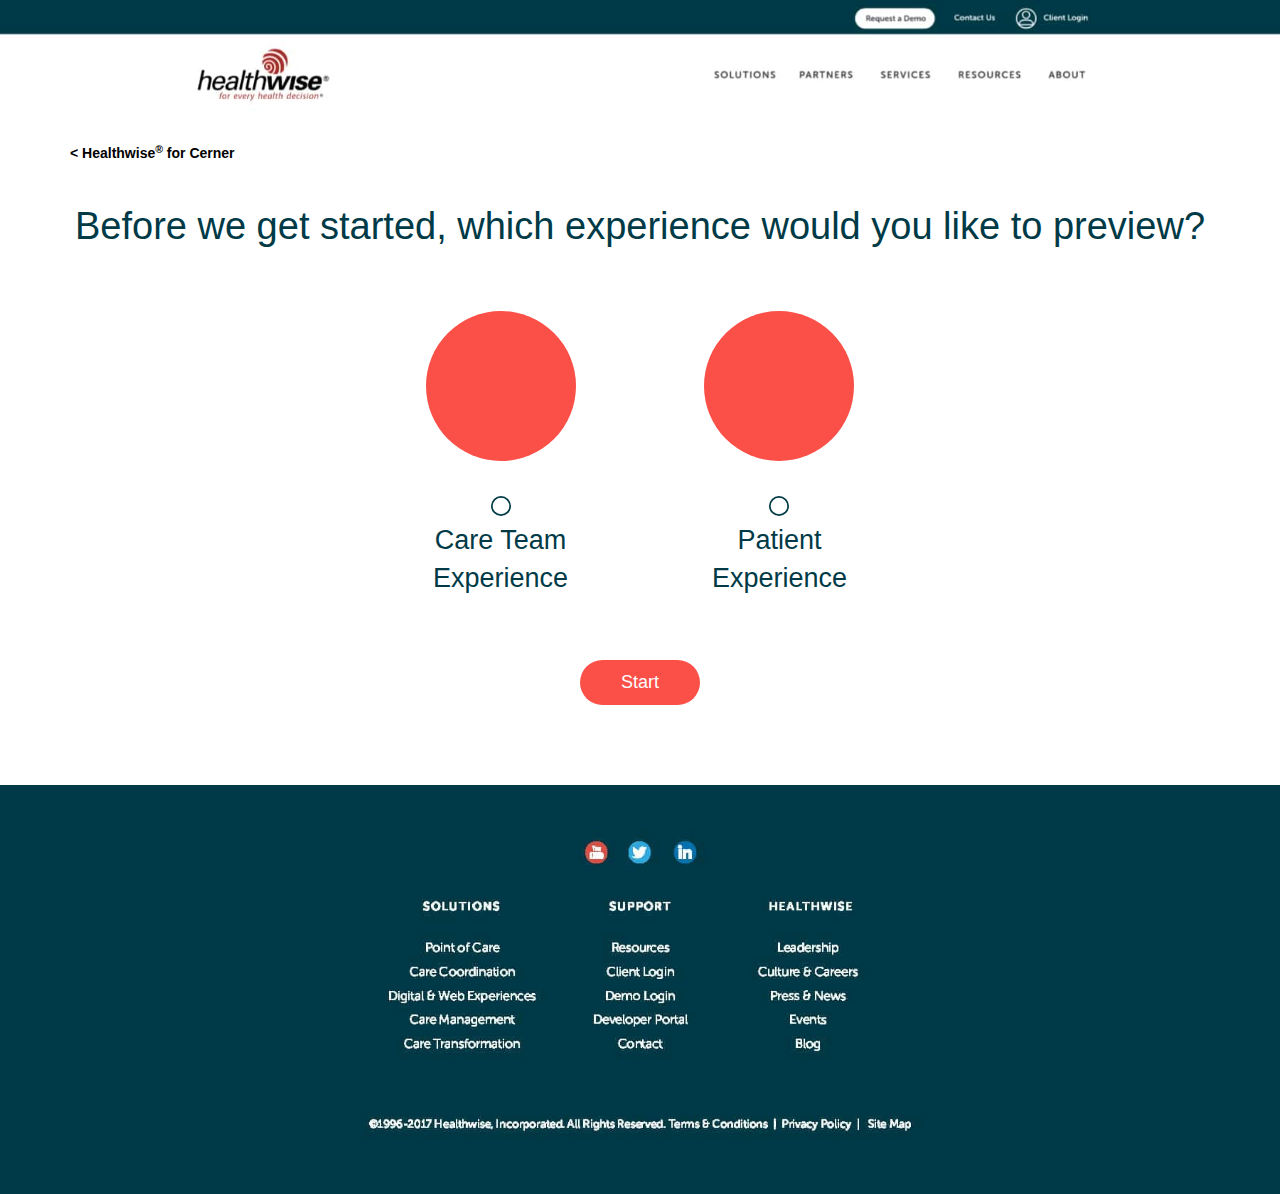
==== path/index.html @ cecf5308 "Inital Commit | Updated, removed and replaced items copied from origin(tour4)" ====
<!DOCTYPE html>
<html lang="en">

  <head>
    <meta charset="utf-8">
    <meta http-equiv="X-UA-Compatible" content="IE=edge">
    <meta name="viewport" content="width=device-width, minimum-scale=1, maximum-scale=1">
    <title>Tour 4</title>
    <link href="css/bootstrap.min.css" rel="stylesheet">
    <link href="css/animate.css" rel="stylesheet">
    <link rel="stylesheet" type="text/css" href="css/style.css" />
    <script src="https://ajax.googleapis.com/ajax/libs/jquery/1.12.4/jquery.min.js"></script>
    <script src="js/bootstrap.min.js"></script>
  </head>

  <body>
    <div id="tour-wrapper">
      <div id="header">
        <img alt="header" src="images/header-placeholder.jpg" />
      </div><!-- #header -->
      <div id="main">



        <div id="backlink">
          <div class="container">
            <strong class="start-over inactive"><a tabindex="0" href="./">&lt; Start Over</a></strong>
            <strong class="back-to-site active"><a tabindex="0" href="#">&lt; Healthwise<sup>&reg;</sup> for Cerner</a></strong>
          </div><!-- .container -->
        </div><!-- #backlink -->




        <div id="start" class="active">
          <div class="container">
            <div class="inner">
              <div class="title">Before we get started, which experience would you like to preview?</div>
              <form action="">
                <fieldset>
                  <label>
                    <div class="icon accessing"></div>
                    <input tabindex="0" type="radio" name="pathSelect" value="team" /><span>Care Team Experience</span>
                  </label>
                  <label>
                    <div class="icon tailoring"></div>
                    <input tabindex="0" type="radio" name="pathSelect" value="patient" /><span>Patient Experience</span>
                  </label>
                  <button type="button" tabindex="0" id="path-select" class="link do-path-start dark-hover">Start</button>
                  <div class="please-select up-arrow inactive animated fadeInUp">Please select an experience to preview.</div>
                </fieldset>
              </form>
            </div><!-- .inner -->
          </div><!-- .container -->
        </div><!-- #start -->
        <!-- Match tip progression to scene progression through all paths below -->





        <div id="path_01" class="inactive">
          <div class="computer">
            <div class="container">


              <div class="tips">

                <div id="tip_p01s01" class="tip left-arrow inactive animated fadeInRight">
                  <div class="inner">
                    <div class="text">Member data, including demographics and diagnosis…</div>
                    <button type="button" tabindex="0" class="link">Next</button>
                    <div class="bottom">
                    </div><!-- .bottom -->
                  </div><!-- .inner -->
                </div><!-- #tip_p01s01-1 -->



                <div id="tip_p01s02-1" class="tip top-arrow right-side inactive animated fadeInUp">
                  <div class="inner">
                    <div class="text">Member data, including demographics and diagnosis…</div>
                    <button type="button" tabindex="0" class="link">Next</button>
                    <div class="bottom">
                      <button type="button" tabindex="0" class="prev">&lt; Previous</button>
                    </div><!-- .bottom -->
                  </div><!-- .inner -->
                </div><!-- #tip_p01s02-1 -->

                <div id="tip_p01s02-2" class="tip right-arrow high inactive animated fadeInLeft">
                  <div class="inner">
                    <div class="text">…triggers a list of relevant education materials.</div>
                    <button type="button" tabindex="0" class="link">Next</button>
                    <div class="bottom">
                      <button type="button" tabindex="0" class="prev">&lt; Previous</button>
                    </div><!-- .bottom -->
                  </div><!-- .inner -->
                </div><!-- #tip_p01s02-2 -->

                <div id="tip_p01s02-3" class="tip left-arrow inactive animated fadeInRight">
                  <div class="inner">
                    <div class="text">Care managers can view the content…</div>
                    <button type="button" tabindex="0" class="link">Next</button>
                    <div class="bottom">
                      <button type="button" tabindex="0" class="prev">&lt; Previous</button>
                    </div><!-- .bottom -->
                  </div><!-- .inner -->
                </div><!-- #tip_p01s02-3 -->



                <div id="tip_p01s03" class="tip left-arrow high inactive animated fadeInRight">
                  <div class="inner">
                    <div class="text">…to prep for a call with the member, or as a resource during the interaction.</div>
                    <button type="button" tabindex="0" class="link">Next</button>
                    <div class="bottom">
                      <button type="button" tabindex="0" class="prev">&lt; Previous</button>
                    </div><!-- .bottom -->
                  </div><!-- .inner -->
                </div><!-- #tip_p01s03 -->



                <div id="tip_p01s04" class="tip left-arrow high inactive animated fadeInRight">
                  <div class="inner">
                    <div class="text">Care managers can also tap into collections of content centered around chronic conditions and wellness topics.</div>
                    <button type="button" tabindex="0" class="link">Next</button>
                    <div class="bottom">
                      <button type="button" tabindex="0" class="prev">&lt; Previous</button>
                    </div><!-- .bottom -->
                  </div><!-- .inner -->
                </div><!-- #tip_p01s04 -->



                <div id="tip_p01s05-1" class="tip right-arrow high inactive animated fadeInLeft">
                  <div class="inner">
                    <div class="text">To select the education to share with the member, choose English or Spanish…</div>
                    <button type="button" tabindex="0" class="link">Next</button>
                    <div class="bottom">
                      <button type="button" tabindex="0" class="prev">&lt; Previous</button>
                    </div><!-- .bottom -->
                  </div><!-- .inner -->
                </div><!-- #tip_p01s05-1 -->

                <div id="tip_p01s05-2" class="tip top-arrow right-side inactive animated fadeInUp">
                  <div class="inner">
                    <div class="text">… then add the materials to the basket.</div>
                    <button type="button" tabindex="0" class="link">Next</button>
                    <div class="bottom">
                      <button type="button" tabindex="0" class="prev">&lt; Previous</button>
                    </div><!-- .bottom -->
                  </div><!-- .inner -->
                </div><!-- #tip_p01s05-2 -->



                <div id="tip_p01s06" class="tip right-arrow high inactive animated fadeInLeft">
                  <div class="inner">
                    <div class="text">Sending the materials is easy.</div>
                    <button type="button" tabindex="0" class="link">Next</button>
                    <div class="bottom">
                      <button type="button" tabindex="0" class="prev">&lt; Previous</button>
                    </div><!-- .bottom -->
                  </div><!-- .inner -->
                </div><!-- #tip_p01s06 -->



                <div id="tip_p01s07-1" class="tip left-arrow high inactive animated fadeInRight">
                  <div class="inner">
                    <div class="text">Choose print or email delivery.</div>
                    <button type="button" tabindex="0" class="link">Next</button>
                    <div class="bottom">
                      <button type="button" tabindex="0" class="prev">&lt; Previous</button>
                    </div><!-- .bottom -->
                  </div><!-- .inner -->
                </div><!-- #tip_p01s07-1 -->

                <div id="tip_p01s07-2" class="tip bottom-arrow inactive animated fadeInDown">
                  <div class="inner">
                    <div class="text">Add a personal note.</div>
                    <button type="button" tabindex="0" class="link">Next</button>
                    <div class="bottom">
                      <button type="button" tabindex="0" class="prev">&lt; Previous</button>
                    </div><!-- .bottom -->
                  </div><!-- .inner -->
                </div><!-- #tip_p01s07-2 -->

                <div id="tip_p01s07-3" class="tip top-arrow right-side inactive animated fadeInUp">
                  <div class="inner">
                    <div class="text">And click Send.</div>
                    <button type="button" tabindex="0" class="link">Next</button>
                    <div class="bottom">
                      <button type="button" tabindex="0" class="prev">&lt; Previous</button>
                    </div><!-- .bottom -->
                  </div><!-- .inner -->
                </div><!-- #tip_p01s07-3 -->



                <div id="tip_p01s08" class="tip left-arrow high inactive animated fadeInRight">
                  <div class="inner">
                    <div class="text">Education sent to the member is captured in the Member Activity Report so the entire care team can see what resources are shared.</div>
                    <button type="button" tabindex="0" class="link">Finish</button>
                    <div class="bottom">
                      <button type="button" tabindex="0" class="prev">&lt; Previous</button>
                    </div><!-- .bottom -->
                  </div><!-- .inner -->
                </div><!-- #tip_p01s08 --> 

              </div><!-- .tips -->


              <div class="screens">
                <div id="anim_p01s01" class="section image inactive"><img src="images/p01_s01.png" alt=""></div>
                <div id="anim_p01s02" class="section image inactive"><img src="images/p01_s02.png" alt=""></div>
                <div id="anim_p01s03" class="section animation inactive"></div>
                <div id="anim_p01s04" class="section animation inactive"></div>
                <div id="anim_p01s05" class="section image inactive"><img src="images/p01_s05.png" alt=""></div>
                <div id="anim_p01s06" class="section animation inactive"></div>
                <div id="anim_p01s07" class="section animation inactive"></div>
                <div id="anim_p01s08" class="section image inactive"><img src="images/p01_s08.png" alt=""></div>
                <div id="anim_p01s09-1" class="section image inactive"><img src="images/p01_s09-p01.png" alt=""></div>
                <div id="anim_p01s09-2" class="section image inactive"><img src="images/p01_s09-p02.png" alt=""></div>
                <div id="anim_p01s10" class="section image inactive"><img src="images/p01_s10.png" alt=""></div>
              </div><!-- .screens -->


            </div><!-- .container -->
          </div><!-- .computer -->

          <div class="information">
            <div class="inner">
              <div id="path_01_title" class="path-title">
                <span><strong>Healthwise<sup>&reg;</sup> for Cerner:</strong> Care Team Experience</span>
              </div><!-- #path_01_title -->
                <!-- Adjust all of this above and below to match the new path animation -->
              <div id="path_01_progress" class="progression">
                <div class="inner">
                  <span class="number one active"><button tabindex="0" class="inner">1</button></span>
                  <span class="number two inactive"><button tabindex="0" class="inner">2</button></span>
                  <span class="number three inactive"><button tabindex="0" class="inner">3</button></span>
                  <span class="number four inactive"><button tabindex="0" class="inner">4</button></span>
                  <span class="number five inactive"><button tabindex="0" class="inner">5</button></span>
                  <span class="number six inactive"><button tabindex="0" class="inner">6</button></span>
                  <span class="number seven inactive"><button tabindex="0" class="inner">7</button></span>
                  <span class="number eight inactive"><button tabindex="0" class="inner">8</button></span>
                  <span class="number nine inactive"><button tabindex="0" class="inner">9</button></span>
                  <span class="number ten inactive"><button tabindex="0" class="inner">10</button></span>
                </div><!-- .inner -->
              </div><!-- #path_01_progress -->
            </div><!-- .inner -->
          </div><!-- .information -->



        </div><!-- #path_01 -->




        <div id="path_02" class="inactive">
          <div class="computer">
            <div class="container">



              <div class="tips">

                <div id="tip_p02s01" class="tip top-arrow right-side inactive animated fadeInUp">
                  <div class="inner">
                    <div class="text">Healthwise Behavior Change Navigator helps care managers tailor education resources to a member’s unique needs.</div>
                    <button type="button" tabindex="0" class="link">Next</button>
                    <div class="bottom">
                    </div><!-- .bottom -->
                  </div><!-- .inner -->
                </div><!-- #tip_p02s01 -->



                <div id="tip_p02s02" class="tip left-arrow high slim inactive animated fadeInRight">
                  <div class="inner">
                    <div class="text">Choose a specific condition or wellness topic you’d like to work on with the member.</div>
                    <button type="button" tabindex="0" class="link">Next</button>
                    <div class="bottom">
                      <button type="button" tabindex="0" class="prev">&lt; Previous</button>
                    </div><!-- .bottom -->
                  </div><!-- .inner -->
                </div><!-- #tip_p02s02 -->



                <div id="tip_p02s03" class="tip right-arrow high slim inactive animated fadeInLeft">
                  <div class="inner">
                    <div class="text">Walking through six questions with the member lets care managers identify the individual’s readiness to better respond to and understand the chosen topic.</div>
                    <button type="button" tabindex="0" class="link">Next</button>
                    <div class="bottom">
                      <button type="button" tabindex="0" class="prev">&lt; Previous</button>
                    </div><!-- .bottom -->
                  </div><!-- .inner -->
                </div><!-- #tip_p02s03 -->



                <div id="tip_p02s04-1" class="tip left-arrow slim inactive animated fadeInRight">
                  <div class="inner">
                    <div class="text">The member is placed into a behavior change stage and the care manager recieves a coaching tip for working with that person.</div>
                    <button type="button" tabindex="0" class="link">Next</button>
                    <div class="bottom">
                      <button type="button" tabindex="0" class="prev">&lt; Previous</button>
                    </div><!-- .bottom -->
                  </div><!-- .inner -->
                </div><!-- #tip_p02s04-1 -->

                <div id="tip_p02s04-2" class="tip bottom-arrow left-side inactive animated fadeInDown">
                  <div class="inner">
                    <div class="text">Viewing the educational materials…</div>
                    <button type="button" tabindex="0" class="link">Next</button>
                    <div class="bottom">
                      <button type="button" tabindex="0" class="prev">&lt; Previous</button>
                    </div><!-- .bottom -->
                  </div><!-- .inner -->
                </div><!-- #tip_p02s04-2 -->



                <div id="tip_p02s05" class="tip right-arrow high inactive animated fadeInLeft">
                  <div class="inner">
                    <div class="text">…provides the care manager with a list of resources, tailored to that member’s specific needs.</div>
                    <button type="button" tabindex="0" class="link">Next</button>
                    <div class="bottom">
                      <button type="button" tabindex="0" class="prev">&lt; Previous</button>
                    </div><!-- .bottom -->
                  </div><!-- .inner -->
                </div><!-- #tip_p02s05 -->



                <div id="tip_p02s06" class="tip left-arrow high inactive animated fadeInRight">
                  <div class="inner">
                    <div class="text">The members’s answers and behavior change stage are recorded in the activity history for easy review by care team members.</div>
                    <button type="button" tabindex="0" class="link">Finish</button>
                    <div class="bottom">
                      <button type="button" tabindex="0" class="prev">&lt; Previous</button>
                    </div><!-- .bottom -->
                  </div><!-- .inner -->
                </div><!-- #tip_p02s06 -->


              </div><!-- .tips -->



              <div class="screens">
                <div id="anim_p02s01" class="section image inactive"><img src="images/p02_s01.png" alt=""></div>
                <div id="anim_p02s02" class="section animation inactive"></div>
                <div id="anim_p02s03" class="section image inactive"><img src="images/p02_s03.png" alt=""></div>
                <div id="anim_p02s04" class="section image inactive"><img src="images/p02_s04.png" alt=""></div>
                <div id="anim_p02s05" class="section animation inactive"></div>
              </div><!-- .screens -->



            </div><!-- .container -->
          </div><!-- .computer -->

          <div class="information">
            <div class="inner">
              <div id="path_02_title" class="path-title">
                <span><strong>Healthwise<sup>&reg;</sup> for Cerner:</strong> Patient Experience</span>
              </div><!-- #path_02_title -->
              <div id="path_02_progress" class="progression">
                <div class="inner">
                  <span class="number one active"><button tabindex="0" class="inner">1</button></span>
                  <span class="number two inactive"><button tabindex="0" class="inner">2</button></span>
                  <span class="number three inactive"><button tabindex="0" class="inner">3</button></span>
                  <span class="number four inactive"><button tabindex="0" class="inner">4</button></span>
                  <span class="number five inactive"><button tabindex="0" class="inner">5</button></span>
                </div><!-- .inner -->
              </div><!-- #path_02_progress -->
            </div><!-- .inner -->
          </div><!-- .information -->

        </div><!-- #path_02 -->




        <div id="end" class="inactive">
          <div class="container">
            <div class="info col-xs-5">
              <div class="inner">
                <div class="title">Find out more about Healthwise for Care Management.</div>
                <a class="link dark-hover" href="#">Request a Live Demo</a>
                <!-- class below this needs to be updated to link to home page of tour 2 -->
                <a class="explore care-team active" href="./">Explore More Experiences ></a>
              </div><!-- .inner -->
            </div><!-- info -->
            <div class="spacer col-xs-1"></div>
            <div class="image col-xs-6">
              <img alt="Thank you" class="end-image" src="images/Healthwise-iMac.png" />
            </div><!-- .image -->
          </div><!-- .container -->
        </div><!-- #end -->

        <div id="footer">
          <img alt="footer" src="images/footer-placeholder.jpg" />
        </div><!-- #footer -->

      </div><!-- #main -->
    </div><!-- #tour-wrapper -->
<!--     <script src="https://ajax.googleapis.com/ajax/libs/jquery/1.12.4/jquery.min.js"></script>
    <script src="js/bootstrap.min.js"></script> -->
    <script src="js/bodymovin.js" type="text/javascript"></script>
    <script src="js/scripts.js" type="text/javascript"></script>
  </body>
</html>
---- path/css/style.css ----
/* ========= */
/* = Fonts = */
/* ========= */

@font-face {
  font-family: 'Museo Sans Rounded 100';
  src: url('../fonts/MuseoSansRounded-100.eot');
  src: url('../fonts/MuseoSansRounded-100.eot?#iefix') format('embedded-opentype'),
    url('../fonts/MuseoSansRounded-100.woff') format('woff'),
    url('../fonts/MuseoSansRounded-100.ttf') format('truetype');
  font-weight: 200;
  font-style: normal;
}

@font-face {
  font-family: 'Museo Sans Rounded 500';
  src: url('../fonts/MuseoSansRounded-500.eot');
  src: url('../fonts/MuseoSansRounded-500.eot?#iefix') format('embedded-opentype'),
    url('../fonts/MuseoSansRounded-500.woff') format('woff'),
    url('../fonts/MuseoSansRounded-500.ttf') format('truetype');
  font-weight: normal;
  font-style: normal;
}

@font-face {
  font-family: 'Museo Sans Rounded 700';
  src: url('../fonts/MuseoSansRounded-700.eot');
  src: url('../fonts/MuseoSansRounded-700.eot?#iefix') format('embedded-opentype'),
    url('../fonts/MuseoSansRounded-700.woff') format('woff'),
    url('../fonts/MuseoSansRounded-700.ttf') format('truetype');
  font-weight: 600;
  font-style: normal;
}

@font-face {
  font-family: 'Museo Sans Rounded 300';
  src: url('../fonts/MuseoSansRounded-300.eot');
  src: url('../fonts/MuseoSansRounded-300.eot?#iefix') format('embedded-opentype'),
    url('../fonts/MuseoSansRounded-300.woff') format('woff'),
    url('../fonts/MuseoSansRounded-300.ttf') format('truetype');
  font-weight: 300;
  font-style: normal;
}



/* =========== */
/* = General = */
/* =========== */

a:focus,
button:focus {
  outline: none !important;
}

body, html {
  font-family: 'Museo Sans Rounded', Helvetica, sans-serif;
  -webkit-font-smoothing: antialiased;
  -moz-osx-font-smoothing: grayscale;
}

image, svg, img {
  -ms-interpolation-mode: nearest-neighbor;
  image-rendering: -webkit-optimize-contrast;
  image-rendering: -moz-crisp-edges;
  image-rendering: crisp-edges;
}

#tour-wrapper {
  overflow: hidden;
}

#end.active,
#start.active,
#path_01.active,
#path_02.active,
#path_03.active,
#path_04.active {
  display: block;
}

#end.inactive,
#start.inactive,
#path_01.inactive,
#path_02.inactive,
#path_03.inactive,
#path_04.inactive {
  display: none;
}

fieldset {
  position: relative;
}

.please-select {
  display: block;
  position: absolute;
  left: 0;
  right: 0;
  background-color: #A03123;
  padding: 10px;
  width: 300px;
  border-radius: 20px;
  margin: 0 auto;
  color: #ffffff;
  bottom: 60px;
}

.please-select.inactive {
  display: none;
}

.please-select.active {
  display: block;
}

.tip.animated {
  -webkit-transition-delay: 10s !important;
  transition-delay: 10s !important;
}

.tip.slim .inner {
  max-width: 180px;
}

.tip.large .inner {
  max-width: 320px;
}

.tip.wide .inner {
  max-width: 540px;
}

.tip.small {
  font-size: 14px !important;
}

.tip.active,
.image.active,
.animation.active {
  display: block;
}

.tip.inactive,
.image.inactive,
.animation.inactive {
  display: none;
}

.link {
  color: #fff;
  background: #FA5048;
  font-size: 18px;
  padding: 10px;
  text-align: center;
  border-radius: 30px;
  display: block;
  width: 120px;
  margin-top: 20px;
  border: none;
}

.link:hover,
.link:focus {
  color: #FA5048;
  background: #fff;
  text-decoration: underline;
  cursor: pointer;
}

.tip {
  color: #fff;
  position: absolute;
  z-index: 2;
}

.tip .inner {
  background: #003A47;
  padding: 20px;
  max-width: 250px;
  float: left;
}

.tip.top-arrow {
  padding-top: 20px;
  background-image: url('../images/tip-arrow-top.svg');
  background-size: auto 21px;
  background-repeat: no-repeat;
  background-position: top center;
}

.tip.left-arrow {
  padding-left: 20px;
  background-image: url('../images/tip-arrow-left.svg');
  background-size: 21px auto;
  background-repeat: no-repeat;
  background-position: left center;
}

.tip.left-arrow.high {
  background-position: left 10%;
}

.tip.left-arrow.middle {
  background-position: left center;
}

.tip.left-arrow.low {
  background-position: left 85%;
}

.tip.right-arrow {
  padding-right: 20px;
  background-image: url('../images/tip-arrow-right.svg');
  background-size: 21px auto;
  background-repeat: no-repeat;
  background-position: right center;
}

.tip.right-arrow.high {
  background-position: right 10%;
}

.tip.right-arrow.middle {
  background-position: right center;
}

.tip.right-arrow.low {
  background-position: right 85%;
}

.tip.bottom-arrow {
  padding-bottom: 20px;
  background-image: url('../images/tip-arrow-down.svg');
  background-size: auto 21px;
  background-repeat: no-repeat;
  background-position: bottom center;
}

.tip .bottom {
  margin-top: 30px;
  float: left;
  padding-top: 10px;
  border-top: 1px solid #fff;
  width: 100%;
}

.tip .bottom .prev {
    float: left;
    color: #fff;
    background: none;
    padding: 0;
    border: none;
}

.tip.top-arrow.left-side {
  background-position: 10% top;
}

.tip.bottom-arrow.left-side {
  background-position: 10% bottom;
}

.tip.top-arrow.right-side {
  background-position: 90% top;
}

.tip.bottom-arrow.right-side {
  background-position: 90% bottom;
}

.tip .bottom .prev:hover,
.tip .bottom .prev:focus {
  text-decoration: underline;
}

.tip .bottom .count {
  float: right;
}

.explore.patient.active,
.explore.care-team.active {
  display: block;
}

.explore.patient.inactive,
.explore.care-team.inactive {
  display: none !important;
}



/* ========== */
/* = Header = */
/* ========== */

#header img {
  width: 100%;
}



/* ========= */
/* = Start = */
/* ========= */

#start .inner {
  width: 90%;
  padding: 40px 0 80px;
  text-align: center;
  margin: auto;
}

#start .inner .title {
  color: #003A47;
  line-height: 125%;
  font-size: 38px;
  font-weight: 300;
}

#start .inner .link {
  margin-left: auto;
  margin-right: auto;
  clear: both;
}

#start .inner .link:hover,
#start .inner .link:focus {
  color: #fff;
  background: #003A47;
}

#start .inner label {
  width: 300px;
  max-width: 100%;
  margin: 60px 0 40px;
}

#start .inner label:hover {
  cursor: pointer;
}

#start .inner label .icon {
  display: block;
  background-color: #FA5048;
  background-position: center center;
  background-size: 100%;
  width: 150px;
  height: 150px;
  border-radius: 100%;
  margin: 0 auto;
}

.icon.accessing {
  background-image: url( '../images/icon_accessing-health-education.svg' );
  background-repeat: no-repeat;
}

.icon.tailoring {
  background-image: url( '../images/icon_tailoring-health-education.svg' );
  background-repeat: no-repeat;
}

.icon.tracking {
  background-image: url( '../images/icon_tracking-patient-activity.svg' );
  background-repeat: no-repeat;
}

.icon.patient {
  background-image: url( '../images/icon_patient_experience.svg' );
  background-repeat: no-repeat;
}

#start .inner label input[type=radio] {
  display: block;
  opacity: 0;
  position: absolute;
}

#start .inner label input[type=radio]+ span {
  border-bottom: 2px solid #fff;
}

#start .inner label input[type=radio]:focus + span {
  border-bottom: 2px solid #000;
}

#start .inner label span {
  min-height: 20px;
  display: inline-block;
  background-image: url('../images/radio-button.svg');
  background-position: 50% 35px;
  background-repeat: no-repeat;
  background-size: 20px;
  margin-right: 0;
  padding-top: 60px;
  color: #003A47;
  font-size: 27px;
  font-weight: 300;
}

#start .inner label input[type=radio]:checked+span {
  min-height: 20px;
  display: inline-block;
  background-image: url('../images/radio-button-checked.svg');
  background-position: 50% 35px;
  background-repeat: no-repeat;
  background-size: 20px;
  margin-right: 0;
  padding-top: 60px;
}


/* Computer */
.computer {
  background-image: url('../images/MacBook-Silver.png');
  background-repeat: no-repeat;
  background-position: center center;
  background-size: 965px;
  padding: 80px 0;
  margin: 40px 0;
}

.computer .animation {
  height: 460px;
  width: 830px;
  left: -41px;
  margin-top: -41px;
  margin-left: auto;
  margin-right: auto;
  position: relative;
}

.computer .image {
  height: 467px;
  width: 830px;
  left: -49px;
  margin-top: -40px;
  margin-left: auto;
  margin-right: auto;
  position: relative;
}

.computer .image img {
  width: 1674px;
  height: auto;
  position: absolute;
  top: 0px;
  left: 0px;
  display: block;
  transform-origin: 108px 15px 0px;
  backface-visibility: visible;
  transform-style: flat;
  overflow: hidden;
  transform: matrix3d(0.432292, 0, 0, 0, 0, 0.432292, 0, 0, 0, 0, 1, 0, 0.0625, 0, 0, 1);
}

.computer .container {
  padding: 0;
  position: relative;
}


/* Tablet */
.tablet {
  background-image: url( '../images/ipad.png' );
  background-repeat: no-repeat;
  background-position: center center;
  background-size: 850px;
  padding: 80px 0;
  margin: 18px 0;
}

.tablet .animation {
  height: 552px;
  width: 718px;
  margin-top: -32px;
  margin-left: auto;
  margin-right: auto;
  position: relative;
  transform: matrix3d(1.35, 0, 0, 0, 0, 1.35, 0, 0, 0, 0, 1, 0, 0.2, 0, 0, 1);
}

.tablet .image {
  height: 552px;
  width: 718px;
  margin-top: -32px;
  margin-left: auto;
  margin-right: auto;
  position: relative;
}

.tablet .image img {
  width: 936px;
  height: auto;
  position: absolute;
  top: 0;
  left: 0;
  display: block;
  transform-origin: 0px 32px 0px;
  backface-visibility: visible;
  transform-style: flat;
  overflow: hidden;
  transform: matrix3d(0.766667, 0, 0, 0, 0, 0.766667, 0, 0, 0, 0, 1, 0, 0.2, 0, 0, 1);
}

.tablet .container {
  padding: 0;
  position: relative;
}



/* ===================================== */
/* = Back Link / Path Title / Progress = */
/* ===================================== */

#backlink {
  padding-top: 30px;
}

#backlink a {
  color: #000;
  display: inline-block;
}

#backlink a:hover {
  color: #F0524B;
  cursor: pointer;
}

#backlink .start-over.active,
#backlink .back-to-site.active {
  display: block;
}

#backlink .start-over.inactive,
#backlink .back-to-site.inactive {
  display: none;
}

.information {
  width: 100%;
  float: left;
  padding-bottom: 40px;
  margin-top: -50px;
}

.information > .inner {
  width: 700px;
  margin: auto;
}

.path-title,
.progression {
  width: 50%;
  float: left;
}

.path-title {
  height: 35px;
  position: relative;
}

.path-title span {
  position: absolute;
    top: 50%;
    transform: translateY(-50%);
}

.progression > .inner {
  float: right;
}

.progression .number {
  height: 30px;
  width: 30px;
  display: inline-block;
}

.progression .number button {
  height: 100%;
  background: none;
  width: 100%;
  border: none;
  background: #fff;
  color: #013B48;
  display: block;
  position: relative;
  text-align: center;
  top: 50%;
  border-radius: 100%;
  font-size: 14px;
  line-height: 14px;
  transform: translateY(-50%);
  -webkit-transition: all 0.2s ease-in-out;
  -moz-transition: all 0.2s ease-in-out;
  transition: all 0.2s ease-in-out;
}

.progression .number button:hover,
.progression .number button:focus {
  cursor: pointer;
  color: #fff;
  background: #013B48;
  text-decoration: underline;
}

.progression .number.active button {
  color: #fff;
  background: #FA5048;
  -webkit-transition: all 0.2s ease-in-out;
  -moz-transition: all 0.2s ease-in-out;
  transition: all 0.2s ease-in-out;
}




/* ========== */
/* = Footer = */
/* ========== */

#footer img {
  width: 100%;
}



/* ======== */
/* = TIPS = */
/* ======== */


/* === PATH 01 === */


/* Section 01 */

#tip_p01s01 {
  left: 400px;
  bottom: 8px;
}

/* Section 02 */

#tip_p01s02-1 {
  left: 240px;
  bottom: 160px;
}

#tip_p01s02-2 {
  left: 245px;
  bottom: 190px; 
}

#tip_p01s02-3 {
  left: 250px;
  bottom: 220px;
}

/* Section 03 */

#tip_p01s03 {
  left: 350px;
  bottom: 135px;
}

/* Section 04 */

#tip_p01s04 {
  left: 200px;
  bottom: 210px;
}

/* Section 05 */

#tip_p01s05-1 {
  left: 315px;
  bottom: 153px;
}

#tip_p01s05-2 {
  left: 465px;
  bottom: 100px;
}

/* Section 06 */

#tip_p01s06 {
  left: 315px;
  bottom: 295px;
}

/* Section 07 */

#tip_p01s07-1 {
  left: 405px;
  bottom: 187px;
}

#tip_p01s07-2 {
    left: 175px;
    bottom: 185px;
}

#tip_p01s07-3 {
  left: 490px;
  bottom: 175px;
}

/* Section 08 */

#tip_p01s08 {
  left: 400px;
  bottom: 85px;
}


/* === PATH 02 === */


/* Section 01 */

#tip_p02s01 {
  left: 450px;
  bottom: 170px;
}

/* Section 02 */

#tip_p02s02 {
  left: 545px;
  bottom: 135px;
}

/* Section 03 */

#tip_p02s03 {
  left: -5px;
  bottom: 15px;
}

/* Section 04 */

#tip_p02s04-1 {
  left: 550px;
}

#tip_p02s04-2 {
  left: 445px;
  bottom: 157px;
}

/* Section 05 */

#tip_p02s05 {
  left: 240px;
  bottom: 157px;
}

/* Section 06 */

#tip_p02s06 {
  left: 350px;
  bottom: 141px;
}


/* === PATH 03 === */


/* Section 01 */

#tip_p03s01 {
  left: 300px;
  bottom: 225px;
}

/* Section 02 */

#tip_p03s02 {
  left: 385px;
  bottom: 155px;
}

/* Section 03 */

#tip_p03s03 {
  left: 435px;
  bottom: 75px;
}

/* Section 04 */

#tip_p03s04 {
  left: 365px;
  bottom: 0px;
}


/* === PATH 04 === */


/* Section 01 */

#tip_p04s01 {
  left: 400px;
  bottom: 25px;
}

/* Section 02 */

#tip_p04s02-1 {
  left: 300px;
  bottom: 335px;
}

#tip_p04s02-2 {
  left: 450px;
  bottom: 285px;
}

/* Section 03 */

#tip_p04s03 {
  left: 475px;
  bottom: 185px;
}

/* Section 04 */

#tip_p04s04 {
  left: 435px;
  bottom: 135px;
}

/* Section 05 */

#tip_p04s05 {
  left: 445px;
  bottom: 305px;
}



/* ======= */
/* = End = */
/* ======= */

#end .info .inner {
  padding: 120px 0;
}

#end .title {
  font-size: 38px;
  line-height: 120%;
  margin-bottom: 50px;
  color: #003A47;
}

.link.dark-hover:hover {
  background-color: #A03123 !important;
}

#end .link {
  width: 215px;
}

#end .link:hover {
  color: #fff;
  background: #003A47;
}

#end .explore {
  display: inline-block;
  margin-top: 20px;
  font-style: italic;
  color: #003A47;
  font-size: 16px;
}

#end .explore:hover {
  color: #FA5048;
}

#end .image img {
  width: 110%;
  padding-top: 140px;
  padding-bottom: 60px;
}



/* Screens 1024 and larger */
@media only screen and ( min-width: 1024px ) {


  /* ========= */
  /* = Start = */
  /* ========= */

  #start .inner {
    width: 100%;
  }

  #start .inner label {
    width: 225px;
  }

  /* Computer */
  .computer {
    background-size: 1050px;
  }

  .computer .animation {
    left: 0;
    height: 509px;
    width: 905px;
    margin-top: -40px;
  }

  .computer .image {
    left: 0;
    height: 509px;
    width: 905px;
    margin-top: -40px;
  }

  .computer .image img {
    height: 507px;
    width: 809px;
    transform: none;
    margin: 0 auto;
    position: relative;
  }



  /* ======== */
  /* = TIPS = */
  /* ======== */


  /* === PATH 01 === */


  /* Section 01 */

  #tip_p01s01 {
    left: 515px;
    bottom: 18px;
  }

  /* Section 02 */

  #tip_p01s02-1 {
    left: 355px;
    bottom: 200px;
  }

  #tip_p01s02-2 {
    left: 370px;
    bottom: 211px; 
  }

  #tip_p01s02-3 {
    left: 350px;
    bottom: 255px;
  }

  /* Section 03 */

  #tip_p01s03 {
    left: 455px;
    bottom: 170px;
  }

  /* Section 04 */

  #tip_p01s04 {
    left: 295px;
    bottom: 257px;
  }

  /* Section 05 */

  #tip_p01s05-1 {
    left: 440px;
    bottom: 185px;
  }

  #tip_p01s05-2 {
    left: 610px;
    bottom: 130px;
  }

  /* Section 06 */

  #tip_p01s06 {
    left: 445px;
    bottom: 343px;
  }

  /* Section 07 */

  #tip_p01s07-1 {
    left: 525px;
    bottom: 222px;
  }

  #tip_p01s07-2 {
      left: 250px;
      bottom: 200px;
  }

  #tip_p01s07-3 {
    left: 625px;
    bottom: 215px;
  }

  /* Section 08 */

  #tip_p01s08 {
    left: 500px;
    bottom: 115px;
  }


  /* === PATH 02 === */


  /* Section 01 */

  #tip_p02s01 {
    left: 595px;
    bottom: 210px;
  }

  /* Section 02 */

  #tip_p02s02 {
    left: 675px;
    bottom: 165px;
  }

  /* Section 03 */

  #tip_p02s03 {
    left: 80px;
    bottom: 45px;
  }

  /* Section 04 */

  #tip_p02s04-1 {
    left: 675px;
    bottom: 145px;
  }

  #tip_p02s04-2 {
    left: 570px;
    bottom: 175px;
  }

  /* Section 05 */

  #tip_p02s05 {
    left: 375px;
    bottom: 195px;
  }

  /* Section 06 */

  #tip_p02s06 {
    left: 460px;
    bottom: 180px;
  }


  /* === PATH 03 === */


  /* Section 01 */

  #tip_p03s01 {
    left: 435px;
    bottom: 275px;
  }

  /* Section 02 */

  #tip_p03s02 {
    left: 500px;
    bottom: 190px;
  }

  /* Section 03 */

  #tip_p03s03 {
    left: 555px;
    bottom: 93px;
  }

  /* Section 04 */

  #tip_p03s04 {
    left: 485px;
    bottom: 25px;
  }


  /* === PATH 04 === */


  /* Section 01 */

  #tip_p04s01 {
    left: 550px;
  }

  /* Section 02 */

  #tip_p04s02-1 {
    left: 350px;
  }

  #tip_p04s02-2 {
    left: 560px;
  }

  /* Section 03 */

  #tip_p04s03 {
    left: 600px;
  }

  /* Section 04 */

  #tip_p04s04 {
    left: 550px;
  }

  /* Section 05 */

  #tip_p04s05 {
    left: 552px;
  }

}



/* Screens 1200 and larger */
@media only screen and ( min-width: 1200px ) {

  /* ========= */
  /* = Start = */
  /* ========= */

  #start .inner label {
    width: 275px;
  }

  #start .inner label > span {
    width: 220px;
  }



  /* ======== */
  /* = TIPS = */
  /* ======== */


  /* === PATH 01 === */


  /* Section 01 */

  #tip_p01s01 {
    left: 615px;
  }

  /* Section 02 */

  #tip_p01s02-1 {
    left: 450px;
  }

  #tip_p01s02-2 {
    left: 470px;
    bottom: 227px; 
  }

  #tip_p01s02-3 {
    left: 450px;
  }

  /* Section 03 */

  #tip_p01s03 {
    left: 555px;
  }

  /* Section 04 */

  #tip_p01s04 {
    left: 395px;
  }

  /* Section 05 */

  #tip_p01s05-1 {
    left: 540px;
  }

  #tip_p01s05-2 {
    left: 710px;
  }

  /* Section 06 */

  #tip_p01s06 {
    left: 545px;
  }

  /* Section 07 */

  #tip_p01s07-1 {
    left: 625px;
  }

  #tip_p01s07-2 {
      left: 350px;
  }

  #tip_p01s07-3 {
    left: 725px;
  }

  /* Section 08 */

  #tip_p01s08 {
    left: 600px;
  }


  /* === PATH 02 === */


  /* Section 01 */

  #tip_p02s01 {
    left: 695px;
  }

  /* Section 02 */

  #tip_p02s02 {
    left: 775px;
  }

  /* Section 03 */

  #tip_p02s03 {
    left: 180px;
  }

  /* Section 04 */

  #tip_p02s04-1 {
    left: 775px;
  }

  #tip_p02s04-2 {
    left: 670px;
  }

  /* Section 05 */

  #tip_p02s05 {
    left: 475px;
  }

  /* Section 06 */

  #tip_p02s06 {
    left: 560px;
  }


  /* === PATH 03 === */


  /* Section 01 */

  #tip_p03s01 {
    left: 535px;
  }

  /* Section 02 */

  #tip_p03s02 {
    left: 600px;
  }

  /* Section 03 */

  #tip_p03s03 {
    left: 655px;
  }

  /* Section 04 */

  #tip_p03s04 {
    left: 585px;
  }


  /* === PATH 04 === */


  /* Section 01 */

  #tip_p04s01 {
    left: 650px;
  }

  /* Section 02 */

  #tip_p04s02-1 {
    left: 450px;
  }

  #tip_p04s02-2 {
    left: 660px;
  }

  /* Section 03 */

  #tip_p04s03 {
    left: 700px;
  }

  /* Section 04 */

  #tip_p04s04 {
    left: 650px;
  }

  /* Section 05 */

  #tip_p04s05 {
    left: 652px;
  }

 
}

/* Screens 1440 and larger */
@media only screen and ( min-width: 1440px ) {

/* ========= */
/* = Start = */
/* ========= */

  #start .inner .title {
    display: block;
    width: 69%;
    margin: 0 auto;
  }
}
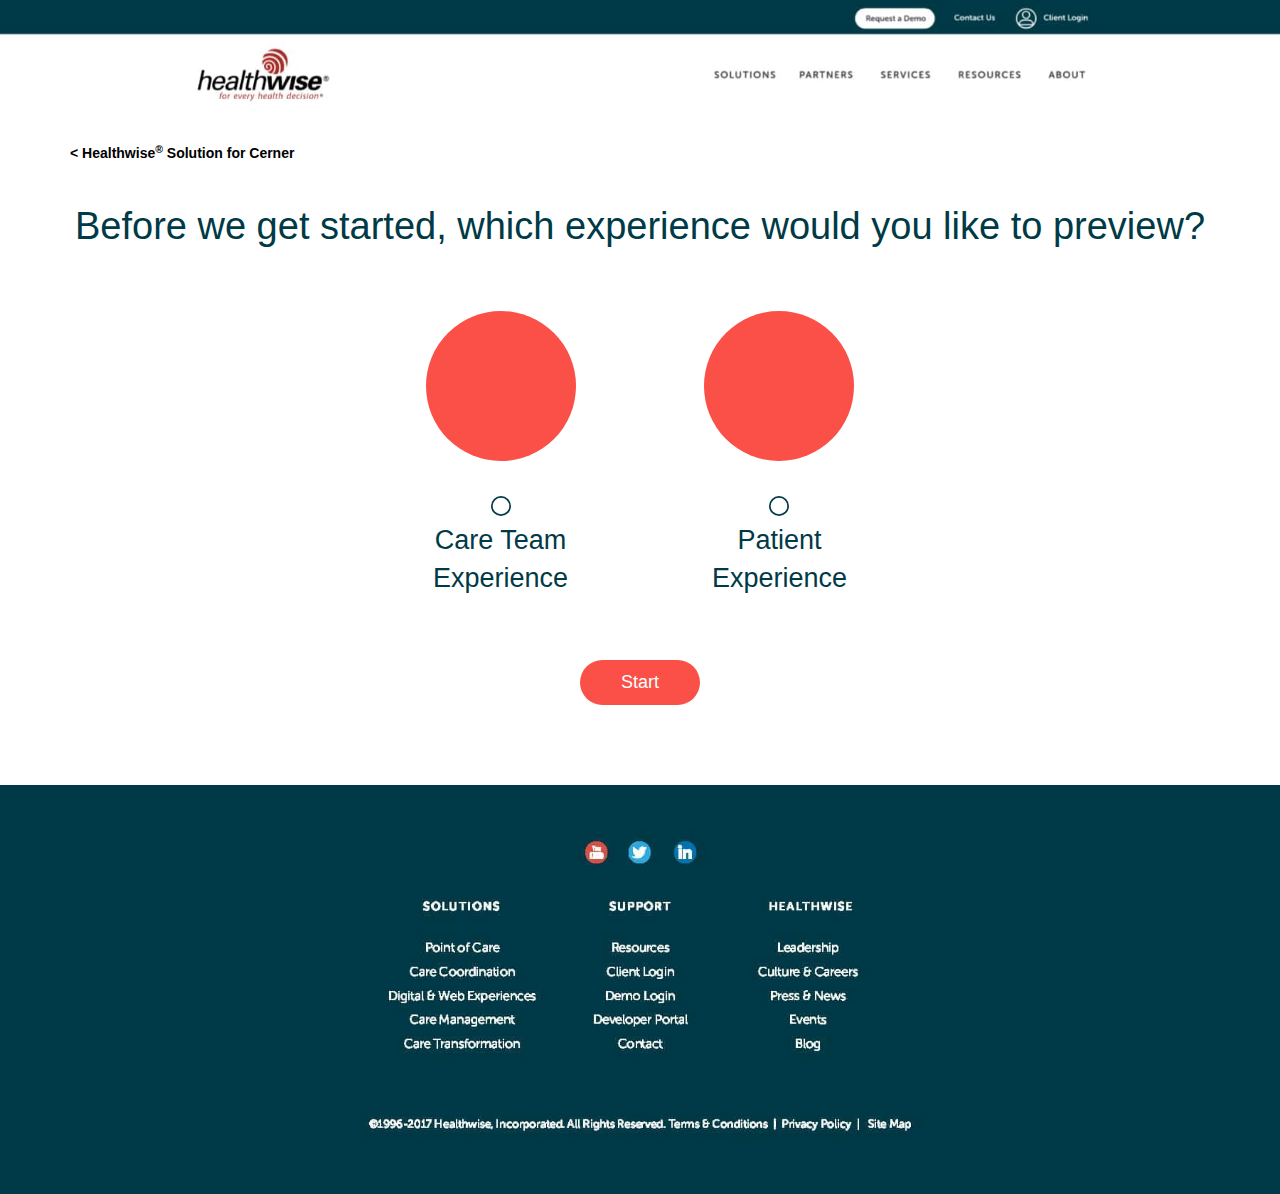
==== commit a9641b96: "Updated text on a tooltip and moved a tooltip down" ====
--- a/path/index.html
+++ b/path/index.html
@@ -5,7 +5,7 @@
     <meta charset="utf-8">
     <meta http-equiv="X-UA-Compatible" content="IE=edge">
     <meta name="viewport" content="width=device-width, minimum-scale=1, maximum-scale=1">
-    <title>Tour 4</title>
+    <title>Tour 5</title>
     <link href="css/bootstrap.min.css" rel="stylesheet">
     <link href="css/animate.css" rel="stylesheet">
     <link rel="stylesheet" type="text/css" href="css/style.css" />
@@ -25,11 +25,11 @@
         <div id="backlink">
           <div class="container">
             <strong class="start-over inactive"><a tabindex="0" href="./">&lt; Start Over</a></strong>
-            <strong class="back-to-site active"><a tabindex="0" href="#">&lt; Healthwise<sup>&reg;</sup> for Cerner</a></strong>
+            <strong class="back-to-site active"><a tabindex="0" href="#">&lt; Healthwise<sup>&reg;</sup> Solution for Cerner</a></strong>
           </div><!-- .container -->
         </div><!-- #backlink -->
 
-
+  
 
 
         <div id="start" class="active">
@@ -39,12 +39,12 @@
               <form action="">
                 <fieldset>
                   <label>
-                    <div class="icon accessing"></div>
-                    <input tabindex="0" type="radio" name="pathSelect" value="team" /><span>Care Team Experience</span>
+                    <div class="icon team"></div>
+                    <input tabindex="0" type="radio" name="pathSelect" value="team" /><span>Care Team<br>Experience</span>
                   </label>
                   <label>
-                    <div class="icon tailoring"></div>
-                    <input tabindex="0" type="radio" name="pathSelect" value="patient" /><span>Patient Experience</span>
+                    <div class="icon patient"></div>
+                    <input tabindex="0" type="radio" name="pathSelect" value="patient" /><span>Patient<br>Experience</span>
                   </label>
                   <button type="button" tabindex="0" id="path-select" class="link do-path-start dark-hover">Start</button>
                   <div class="please-select up-arrow inactive animated fadeInUp">Please select an experience to preview.</div>
@@ -68,7 +68,7 @@
 
                 <div id="tip_p01s01" class="tip left-arrow inactive animated fadeInRight">
                   <div class="inner">
-                    <div class="text">Member data, including demographics and diagnosis…</div>
+                    <div class="text">Access Healthwise Patient Education from within Cerner PowerChart.<br><br>Begin by selecting a patient.</div>
                     <button type="button" tabindex="0" class="link">Next</button>
                     <div class="bottom">
                     </div><!-- .bottom -->
@@ -77,9 +77,9 @@
 
 
 
-                <div id="tip_p01s02-1" class="tip top-arrow right-side inactive animated fadeInUp">
-                  <div class="inner">
-                    <div class="text">Member data, including demographics and diagnosis…</div>
+                <div id="tip_p01s02" class="tip left-arrow high inactive animated fadeInRight">
+                  <div class="inner">
+                    <div class="text">Inside the patient’s record, select Healthwise Patient Education.</div>
                     <button type="button" tabindex="0" class="link">Next</button>
                     <div class="bottom">
                       <button type="button" tabindex="0" class="prev">&lt; Previous</button>
@@ -87,7 +87,19 @@
                   </div><!-- .inner -->
                 </div><!-- #tip_p01s02-1 -->
 
-                <div id="tip_p01s02-2" class="tip right-arrow high inactive animated fadeInLeft">
+
+
+                <div id="tip_p01s03-1" class="tip left-arrow inactive animated fadeInRight">
+                  <div class="inner">
+                    <div class="text">Patient data, including demographics, diagnosis, medicines and procedural codes…</div>
+                    <button type="button" tabindex="0" class="link">Next</button>
+                    <div class="bottom">
+                      <button type="button" tabindex="0" class="prev">&lt; Previous</button>
+                    </div><!-- .bottom -->
+                  </div><!-- .inner -->
+                </div><!-- #tip_p01s03-1 -->
+
+                <div id="tip_p01s03-2" class="tip left-arrow inactive animated fadeInRight">
                   <div class="inner">
                     <div class="text">…triggers a list of relevant education materials.</div>
                     <button type="button" tabindex="0" class="link">Next</button>
@@ -95,69 +107,87 @@
                       <button type="button" tabindex="0" class="prev">&lt; Previous</button>
                     </div><!-- .bottom -->
                   </div><!-- .inner -->
-                </div><!-- #tip_p01s02-2 -->
-
-                <div id="tip_p01s02-3" class="tip left-arrow inactive animated fadeInRight">
-                  <div class="inner">
-                    <div class="text">Care managers can view the content…</div>
-                    <button type="button" tabindex="0" class="link">Next</button>
-                    <div class="bottom">
-                      <button type="button" tabindex="0" class="prev">&lt; Previous</button>
-                    </div><!-- .bottom -->
-                  </div><!-- .inner -->
-                </div><!-- #tip_p01s02-3 -->
-
-
-
-                <div id="tip_p01s03" class="tip left-arrow high inactive animated fadeInRight">
-                  <div class="inner">
-                    <div class="text">…to prep for a call with the member, or as a resource during the interaction.</div>
-                    <button type="button" tabindex="0" class="link">Next</button>
-                    <div class="bottom">
-                      <button type="button" tabindex="0" class="prev">&lt; Previous</button>
-                    </div><!-- .bottom -->
-                  </div><!-- .inner -->
-                </div><!-- #tip_p01s03 -->
-
-
-
-                <div id="tip_p01s04" class="tip left-arrow high inactive animated fadeInRight">
-                  <div class="inner">
-                    <div class="text">Care managers can also tap into collections of content centered around chronic conditions and wellness topics.</div>
-                    <button type="button" tabindex="0" class="link">Next</button>
-                    <div class="bottom">
-                      <button type="button" tabindex="0" class="prev">&lt; Previous</button>
-                    </div><!-- .bottom -->
-                  </div><!-- .inner -->
-                </div><!-- #tip_p01s04 -->
-
-
-
-                <div id="tip_p01s05-1" class="tip right-arrow high inactive animated fadeInLeft">
-                  <div class="inner">
-                    <div class="text">To select the education to share with the member, choose English or Spanish…</div>
-                    <button type="button" tabindex="0" class="link">Next</button>
-                    <div class="bottom">
-                      <button type="button" tabindex="0" class="prev">&lt; Previous</button>
-                    </div><!-- .bottom -->
-                  </div><!-- .inner -->
-                </div><!-- #tip_p01s05-1 -->
-
-                <div id="tip_p01s05-2" class="tip top-arrow right-side inactive animated fadeInUp">
-                  <div class="inner">
-                    <div class="text">… then add the materials to the basket.</div>
-                    <button type="button" tabindex="0" class="link">Next</button>
-                    <div class="bottom">
-                      <button type="button" tabindex="0" class="prev">&lt; Previous</button>
-                    </div><!-- .bottom -->
-                  </div><!-- .inner -->
-                </div><!-- #tip_p01s05-2 -->
-
-
-
-                <div id="tip_p01s06" class="tip right-arrow high inactive animated fadeInLeft">
-                  <div class="inner">
-                    <div class="text">Sending the materials is easy.</div>
+                </div><!-- #tip_p01s03-2 -->
+
+
+
+                <div id="tip_p01s04-1" class="tip right-arrow inactive animated fadeInLeft">
+                  <div class="inner">
+                    <div class="text">View the selected education in the preview window.</div>
+                    <button type="button" tabindex="0" class="link">Next</button>
+                    <div class="bottom">
+                      <button type="button" tabindex="0" class="prev">&lt; Previous</button>
+                    </div><!-- .bottom -->
+                  </div><!-- .inner -->
+                </div><!-- #tip_p01s04-1 -->
+
+                <div id="tip_p01s04-2" class="tip right-arrow inactive animated fadeInLeft">
+                  <div class="inner">
+                    <div class="text">Choose the patient’s language.</div>
+                    <button type="button" tabindex="0" class="link">Next</button>
+                    <div class="bottom">
+                      <button type="button" tabindex="0" class="prev">&lt; Previous</button>
+                    </div><!-- .bottom -->
+                  </div><!-- .inner -->
+                </div><!-- #tip_p01s04-2 -->
+
+                <div id="tip_p01s04-3" class="tip top-arrow left-side inactive animated fadeInUp">
+                  <div class="inner">
+                    <div class="text">Quickly access frequently used education by saving it to the Favorites tab.</div>
+                    <button type="button" tabindex="0" class="link">Next</button>
+                    <div class="bottom">
+                      <button type="button" tabindex="0" class="prev">&lt; Previous</button>
+                    </div><!-- .bottom -->
+                  </div><!-- .inner -->
+                </div><!-- #tip_p01s04-3 -->
+
+                <div id="tip_p01s04-4" class="tip top-arrow left-side inactive animated fadeInUp">
+                  <div class="inner">
+                    <div class="text">Find education on other diagnoses or medications by starting a new search…</div>
+                    <button type="button" tabindex="0" class="link">Next</button>
+                    <div class="bottom">
+                      <button type="button" tabindex="0" class="prev">&lt; Previous</button>
+                    </div><!-- .bottom -->
+                  </div><!-- .inner -->
+                </div><!-- #tip_p01s04-4 -->
+
+                <div id="tip_p01s04-5" class="tip top-arrow inactive animated fadeInUp">
+                  <div class="inner">
+                    <div class="text">…or by browsing through categories of medical topics…</div>
+                    <button type="button" tabindex="0" class="link">Next</button>
+                    <div class="bottom">
+                      <button type="button" tabindex="0" class="prev">&lt; Previous</button>
+                    </div><!-- .bottom -->
+                  </div><!-- .inner -->
+                </div><!-- #tip_p01s05-5 -->
+
+                <div id="tip_p01s04-6" class="tip top-arrow left-side inactive animated fadeInUp">
+                  <div class="inner">
+                    <div class="text">…or an A-Z list.</div>
+                    <button type="button" tabindex="0" class="link">Next</button>
+                    <div class="bottom">
+                      <button type="button" tabindex="0" class="prev">&lt; Previous</button>
+                    </div><!-- .bottom -->
+                  </div><!-- .inner -->
+                </div><!-- #tip_p01s05-6 -->
+
+
+
+                <div id="tip_p01s05" class="tip right-arrow high inactive animated fadeInLeft">
+                  <div class="inner">
+                    <div class="text">Education chosen for the patient appears here.</div>
+                    <button type="button" tabindex="0" class="link">Next</button>
+                    <div class="bottom">
+                      <button type="button" tabindex="0" class="prev">&lt; Previous</button>
+                    </div><!-- .bottom -->
+                  </div><!-- .inner -->
+                </div><!-- #tip_p01s05 -->
+
+
+
+                <div id="tip_p01s06" class="tip left-arrow slim inactive animated fadeInRight">
+                  <div class="inner">
+                    <div class="text">Add personal instructions to the patient prior to sending.</div>
                     <button type="button" tabindex="0" class="link">Next</button>
                     <div class="bottom">
                       <button type="button" tabindex="0" class="prev">&lt; Previous</button>
@@ -167,63 +197,77 @@
 
 
 
-                <div id="tip_p01s07-1" class="tip left-arrow high inactive animated fadeInRight">
-                  <div class="inner">
-                    <div class="text">Choose print or email delivery.</div>
-                    <button type="button" tabindex="0" class="link">Next</button>
-                    <div class="bottom">
-                      <button type="button" tabindex="0" class="prev">&lt; Previous</button>
-                    </div><!-- .bottom -->
-                  </div><!-- .inner -->
-                </div><!-- #tip_p01s07-1 -->
-
-                <div id="tip_p01s07-2" class="tip bottom-arrow inactive animated fadeInDown">
-                  <div class="inner">
-                    <div class="text">Add a personal note.</div>
-                    <button type="button" tabindex="0" class="link">Next</button>
-                    <div class="bottom">
-                      <button type="button" tabindex="0" class="prev">&lt; Previous</button>
-                    </div><!-- .bottom -->
-                  </div><!-- .inner -->
-                </div><!-- #tip_p01s07-2 -->
-
-                <div id="tip_p01s07-3" class="tip top-arrow right-side inactive animated fadeInUp">
-                  <div class="inner">
-                    <div class="text">And click Send.</div>
-                    <button type="button" tabindex="0" class="link">Next</button>
-                    <div class="bottom">
-                      <button type="button" tabindex="0" class="prev">&lt; Previous</button>
-                    </div><!-- .bottom -->
-                  </div><!-- .inner -->
-                </div><!-- #tip_p01s07-3 -->
-
-
-
-                <div id="tip_p01s08" class="tip left-arrow high inactive animated fadeInRight">
-                  <div class="inner">
-                    <div class="text">Education sent to the member is captured in the Member Activity Report so the entire care team can see what resources are shared.</div>
+                <div id="tip_p01s07" class="tip right-arrow high inactive animated fadeInLeft">
+                  <div class="inner">
+                    <div class="text">The completed message is added to the patient’s education materials, which can be printed during the visit, sent electronically to the patient’s HealtheLife Patient Portal, or delivered to a secure message center.</div>
+                    <button type="button" tabindex="0" class="link">Next</button>
+                    <div class="bottom">
+                      <button type="button" tabindex="0" class="prev">&lt; Previous</button>
+                    </div><!-- .bottom -->
+                  </div><!-- .inner -->
+                </div><!-- #tip_p01s07 -->
+
+
+
+                <div id="tip_p01s08" class="tip bottom-arrow left-side inactive animated fadeInDown">
+                  <div class="inner">
+                    <div class="text">Education given to the patient is captured in the patient record, allowing the entire care team to see what each patient received and to use for quality measures.</div>
+                    <button type="button" tabindex="0" class="link">Next</button>
+                    <div class="bottom">
+                      <button type="button" tabindex="0" class="prev">&lt; Previous</button>
+                    </div><!-- .bottom -->
+                  </div><!-- .inner -->
+                </div><!-- #tip_p01s08 -->
+
+
+
+                <div id="tip_p01s09-1" class="tip left-arrow high inactive animated fadeInRight">
+                  <div class="inner">
+                    <div class="text">View your patient’s activity in the Patient Response tab.<br />See the patient’s engagement with the education materials.</div>
+                    <button type="button" tabindex="0" class="link">Next</button>
+                    <div class="bottom">
+                      <button type="button" tabindex="0" class="prev">&lt; Previous</button>
+                    </div><!-- .bottom -->
+                  </div><!-- .inner -->
+                </div><!-- #tip_p01s09-1 -->
+
+                <div id="tip_p01s09-2" class="tip right-arrow inactive animated fadeInLeft">
+                  <div class="inner">
+                    <div class="text">Click into the patient’s response to see details on their stated preferences, and level of understanding of their options. Captured responses can help guide the next step in the care plan.</div>
+                    <button type="button" tabindex="0" class="link">Next</button>
+                    <div class="bottom">
+                      <button type="button" tabindex="0" class="prev">&lt; Previous</button>
+                    </div><!-- .bottom -->
+                  </div><!-- .inner -->
+                </div><!-- #tip_p01s09-2 -->
+
+
+
+                <div id="tip_p01s10" class="tip left-arrow inactive animated fadeInRight">
+                  <div class="inner">
+                    <div class="text">Population reports and dashboards provide a wide perspective on patient engagement and how clinicians are using health education at an organizational level.</div>
                     <button type="button" tabindex="0" class="link">Finish</button>
                     <div class="bottom">
                       <button type="button" tabindex="0" class="prev">&lt; Previous</button>
                     </div><!-- .bottom -->
                   </div><!-- .inner -->
-                </div><!-- #tip_p01s08 --> 
+                </div><!-- #tip_p01s10 -->
 
               </div><!-- .tips -->
 
 
               <div class="screens">
-                <div id="anim_p01s01" class="section image inactive"><img src="images/p01_s01.png" alt=""></div>
-                <div id="anim_p01s02" class="section image inactive"><img src="images/p01_s02.png" alt=""></div>
+                <div id="anim_p01s01" class="section image inactive"><img src="images/p01s01.png" alt=""></div>
+                <div id="anim_p01s02" class="section image inactive"><img src="images/p01s02.png" alt=""></div>
                 <div id="anim_p01s03" class="section animation inactive"></div>
                 <div id="anim_p01s04" class="section animation inactive"></div>
-                <div id="anim_p01s05" class="section image inactive"><img src="images/p01_s05.png" alt=""></div>
+                <div id="anim_p01s05" class="section image inactive"><img src="images/p01s05.png" alt=""></div>
                 <div id="anim_p01s06" class="section animation inactive"></div>
                 <div id="anim_p01s07" class="section animation inactive"></div>
-                <div id="anim_p01s08" class="section image inactive"><img src="images/p01_s08.png" alt=""></div>
-                <div id="anim_p01s09-1" class="section image inactive"><img src="images/p01_s09-p01.png" alt=""></div>
-                <div id="anim_p01s09-2" class="section image inactive"><img src="images/p01_s09-p02.png" alt=""></div>
-                <div id="anim_p01s10" class="section image inactive"><img src="images/p01_s10.png" alt=""></div>
+                <div id="anim_p01s08" class="section image inactive"><img src="images/p01s08.png" alt=""></div>
+                <div id="anim_p01s09-1" class="section image inactive"><img src="images/p01s09-p01.png" alt=""></div>
+                <div id="anim_p01s09-2" class="section image inactive"><img src="images/p01s09-p02.png" alt=""></div>
+                <div id="anim_p01s10" class="section image inactive"><img src="images/p01s10.png" alt=""></div>
               </div><!-- .screens -->
 
 
@@ -233,7 +277,7 @@
           <div class="information">
             <div class="inner">
               <div id="path_01_title" class="path-title">
-                <span><strong>Healthwise<sup>&reg;</sup> for Cerner:</strong> Care Team Experience</span>
+                <span><strong>Healthwise<sup>&reg;</sup>Solution for Cerner:</strong> Care Team Experience</span>
               </div><!-- #path_01_title -->
                 <!-- Adjust all of this above and below to match the new path animation -->
               <div id="path_01_progress" class="progression">
@@ -261,16 +305,16 @@
 
 
         <div id="path_02" class="inactive">
-          <div class="computer">
+          <div class="tablet">
             <div class="container">
 
 
 
               <div class="tips">
 
-                <div id="tip_p02s01" class="tip top-arrow right-side inactive animated fadeInUp">
-                  <div class="inner">
-                    <div class="text">Healthwise Behavior Change Navigator helps care managers tailor education resources to a member’s unique needs.</div>
+                <div id="tip_p02s01" class="tip left-arrow high inactive animated fadeInRight">
+                  <div class="inner">
+                    <div class="text">From the provider’s email, patients are prompted to access their personal and secure message center.</div>
                     <button type="button" tabindex="0" class="link">Next</button>
                     <div class="bottom">
                     </div><!-- .bottom -->
@@ -279,21 +323,31 @@
 
 
 
-                <div id="tip_p02s02" class="tip left-arrow high slim inactive animated fadeInRight">
-                  <div class="inner">
-                    <div class="text">Choose a specific condition or wellness topic you’d like to work on with the member.</div>
-                    <button type="button" tabindex="0" class="link">Next</button>
-                    <div class="bottom">
-                      <button type="button" tabindex="0" class="prev">&lt; Previous</button>
-                    </div><!-- .bottom -->
-                  </div><!-- .inner -->
-                </div><!-- #tip_p02s02 -->
-
-
-
-                <div id="tip_p02s03" class="tip right-arrow high slim inactive animated fadeInLeft">
-                  <div class="inner">
-                    <div class="text">Walking through six questions with the member lets care managers identify the individual’s readiness to better respond to and understand the chosen topic.</div>
+                <div id="tip_p02s02-1" class="tip top-arrow left-side inactive animated fadeInUp">
+                  <div class="inner">
+                    <div class="text">From the message center inbox, patients can read notes sent to them by their provider...</div>
+                    <button type="button" tabindex="0" class="link">Next</button>
+                    <div class="bottom">
+                      <button type="button" tabindex="0" class="prev">&lt; Previous</button>
+                    </div><!-- .bottom -->
+                  </div><!-- .inner -->
+                </div><!-- #tip_p02s02-1 -->
+
+                <div id="tip_p02s02-2" class="tip bottom-arrow inactive animated fadeInDown">
+                  <div class="inner">
+                    <div class="text">…and view their health education.</div>
+                    <button type="button" tabindex="0" class="link">Next</button>
+                    <div class="bottom">
+                      <button type="button" tabindex="0" class="prev">&lt; Previous</button>
+                    </div><!-- .bottom -->
+                  </div><!-- .inner -->
+                </div><!-- #tip_p02s02-2 -->
+
+
+
+                <div id="tip_p02s03" class="tip left-arrow inactive animated fadeInRight">
+                  <div class="inner">
+                    <div class="text">Education resources give the patient important information about how to care for themselves and when to call for help.</div>
                     <button type="button" tabindex="0" class="link">Next</button>
                     <div class="bottom">
                       <button type="button" tabindex="0" class="prev">&lt; Previous</button>
@@ -303,32 +357,22 @@
 
 
 
-                <div id="tip_p02s04-1" class="tip left-arrow slim inactive animated fadeInRight">
-                  <div class="inner">
-                    <div class="text">The member is placed into a behavior change stage and the care manager recieves a coaching tip for working with that person.</div>
-                    <button type="button" tabindex="0" class="link">Next</button>
-                    <div class="bottom">
-                      <button type="button" tabindex="0" class="prev">&lt; Previous</button>
-                    </div><!-- .bottom -->
-                  </div><!-- .inner -->
-                </div><!-- #tip_p02s04-1 -->
-
-                <div id="tip_p02s04-2" class="tip bottom-arrow left-side inactive animated fadeInDown">
-                  <div class="inner">
-                    <div class="text">Viewing the educational materials…</div>
-                    <button type="button" tabindex="0" class="link">Next</button>
-                    <div class="bottom">
-                      <button type="button" tabindex="0" class="prev">&lt; Previous</button>
-                    </div><!-- .bottom -->
-                  </div><!-- .inner -->
-                </div><!-- #tip_p02s04-2 -->
-
-
-
-                <div id="tip_p02s05" class="tip right-arrow high inactive animated fadeInLeft">
-                  <div class="inner">
-                    <div class="text">…provides the care manager with a list of resources, tailored to that member’s specific needs.</div>
-                    <button type="button" tabindex="0" class="link">Next</button>
+                <div id="tip_p02s04" class="tip left-arrow inactive animated fadeInRight">
+                  <div class="inner">
+                    <div class="text">Patients can also watch short videos to learn more about managing their health and making healthy changes.</div>
+                    <button type="button" tabindex="0" class="link">Next</button>
+                    <div class="bottom">
+                      <button type="button" tabindex="0" class="prev">&lt; Previous</button>
+                    </div><!-- .bottom -->
+                  </div><!-- .inner -->
+                </div><!-- #tip_p02s04 -->
+
+
+
+                <div id="tip_p02s05" class="tip left-arrow high slim inactive animated fadeInRight">
+                  <div class="inner">
+                    <div class="text">Interactive tools help patients learn about the risks and benefits of different treatment options and share their preferences.</div>
+                    <button type="button" tabindex="0" class="link">Finish</button>
                     <div class="bottom">
                       <button type="button" tabindex="0" class="prev">&lt; Previous</button>
                     </div><!-- .bottom -->
@@ -336,27 +380,15 @@
                 </div><!-- #tip_p02s05 -->
 
 
-
-                <div id="tip_p02s06" class="tip left-arrow high inactive animated fadeInRight">
-                  <div class="inner">
-                    <div class="text">The members’s answers and behavior change stage are recorded in the activity history for easy review by care team members.</div>
-                    <button type="button" tabindex="0" class="link">Finish</button>
-                    <div class="bottom">
-                      <button type="button" tabindex="0" class="prev">&lt; Previous</button>
-                    </div><!-- .bottom -->
-                  </div><!-- .inner -->
-                </div><!-- #tip_p02s06 -->
-
-
               </div><!-- .tips -->
 
 
 
               <div class="screens">
-                <div id="anim_p02s01" class="section image inactive"><img src="images/p02_s01.png" alt=""></div>
+                <div id="anim_p02s01" class="section image inactive"><img src="images/p02s01.png" alt=""></div>
                 <div id="anim_p02s02" class="section animation inactive"></div>
-                <div id="anim_p02s03" class="section image inactive"><img src="images/p02_s03.png" alt=""></div>
-                <div id="anim_p02s04" class="section image inactive"><img src="images/p02_s04.png" alt=""></div>
+                <div id="anim_p02s03" class="section image inactive"><img src="images/p02s03.png" alt=""></div>
+                <div id="anim_p02s04" class="section image inactive"><img src="images/p02s04.png" alt=""></div>
                 <div id="anim_p02s05" class="section animation inactive"></div>
               </div><!-- .screens -->
 
@@ -368,7 +400,7 @@
           <div class="information">
             <div class="inner">
               <div id="path_02_title" class="path-title">
-                <span><strong>Healthwise<sup>&reg;</sup> for Cerner:</strong> Patient Experience</span>
+                <span><strong>Healthwise<sup>&reg;</sup>Solution for Cerner:</strong> Patient Experience</span>
               </div><!-- #path_02_title -->
               <div id="path_02_progress" class="progression">
                 <div class="inner">
@@ -391,15 +423,16 @@
           <div class="container">
             <div class="info col-xs-5">
               <div class="inner">
-                <div class="title">Find out more about Healthwise for Care Management.</div>
+                <div class="title">Find out more about the Healthwise<sup>&reg;</sup> Solution for Cerner.</div>
                 <a class="link dark-hover" href="#">Request a Live Demo</a>
                 <!-- class below this needs to be updated to link to home page of tour 2 -->
-                <a class="explore care-team active" href="./">Explore More Experiences ></a>
+                <a class="explore patient active" href="./">Explore the Patient Experience ></a>
+                <a class="explore provider active" href="./">Explore the Care Team Experience ></a>
               </div><!-- .inner -->
             </div><!-- info -->
             <div class="spacer col-xs-1"></div>
             <div class="image col-xs-6">
-              <img alt="Thank you" class="end-image" src="images/Healthwise-iMac.png" />
+              <img alt="Thank you" class="end-image" src="images/end-cta.jpg" />
             </div><!-- .image -->
           </div><!-- .container -->
         </div><!-- #end -->
--- a/path/css/style.css
+++ b/path/css/style.css
@@ -344,30 +344,20 @@
   display: block;
   background-color: #FA5048;
   background-position: center center;
-  background-size: 100%;
+  background-size: 55%;
   width: 150px;
   height: 150px;
   border-radius: 100%;
   margin: 0 auto;
 }
 
-.icon.accessing {
-  background-image: url( '../images/icon_accessing-health-education.svg' );
+.icon.team {
+  background-image: url( '../images/stethoscope_white_icon.svg' );
   background-repeat: no-repeat;
 }
 
-.icon.tailoring {
-  background-image: url( '../images/icon_tailoring-health-education.svg' );
-  background-repeat: no-repeat;
-}
-
-.icon.tracking {
-  background-image: url( '../images/icon_tracking-patient-activity.svg' );
-  background-repeat: no-repeat;
-}
-
 .icon.patient {
-  background-image: url( '../images/icon_patient_experience.svg' );
+  background-image: url( '../images/patientbed_white_icon.svg' );
   background-repeat: no-repeat;
 }
 
@@ -478,7 +468,8 @@
   margin-left: auto;
   margin-right: auto;
   position: relative;
-  transform: matrix3d(1.35, 0, 0, 0, 0, 1.35, 0, 0, 0, 0, 1, 0, 0.2, 0, 0, 1);
+  transform: matrix3d(1, 0, 0, 0, 0, 1, 0, 0, 0, 0, 1, 0, 0.2, 0, 0, 1);
+  /*transform: matrix3d(1.35, 0, 0, 0, 0, 1.35, 0, 0, 0, 0, 1, 0, 0.2, 0, 0, 1);*/
 }
 
 .tablet .image {
@@ -638,210 +629,150 @@
 /* Section 01 */
 
 #tip_p01s01 {
+  left: 265px;
+  bottom: 210px;
+}
+
+/* Section 02 */
+
+#tip_p01s02 {
+  left: 120px;
+  bottom: 230px;
+}
+
+/* Section 03 */
+
+#tip_p01s03-1 {
+  left: 350px;
+  bottom: 225px;
+}
+
+#tip_p01s03-2 {
+  left: 385px;
+  bottom: 125px;
+}
+
+/* Section 04 */
+
+#tip_p01s04-1 {
+  left: 100px;
+  bottom: 135px;
+}
+
+#tip_p01s04-2 {
+  left: 295px;
+  bottom: 227px;
+}
+
+#tip_p01s04-3 {
+  left: 180px;
+  bottom: 125px;
+}
+
+#tip_p01s04-4 {
+  left: 55px;
+  bottom: 125px;
+}
+
+#tip_p01s04-5 {
+  left: 55px;
+  bottom: 145px
+}
+
+#tip_p01s04-6 {
+  left: 105px;
+  bottom: 165px;
+}
+
+/* Section 05 */
+
+#tip_p01s05 {
+  left: 110px;
+  bottom: 115px;
+}
+
+/* Section 06 */
+
+#tip_p01s06 {
+  left: 550px;
+  bottom: 100px;
+}
+
+/* Section 07 */
+
+#tip_p01s07 {
+  left: 335px;
+}
+
+/* Section 08 */
+
+#tip_p01s08 {
+  left: 410px;
+  bottom: 209px;
+}
+
+/* Section 09 */
+
+#tip_p01s09-1 {
+  left: 365px;
+  bottom: 110px;
+}
+
+#tip_p01s09-2{
+  left: 120px;
+  bottom: 50px;
+}
+
+/* Section 10 */
+
+#tip_p01s10 {
+  left: 500px;
+  bottom: 25px;
+}
+
+
+/* === PATH 02 === */
+
+
+/* Section 01 */
+
+#tip_p02s01 {
   left: 400px;
-  bottom: 8px;
+  bottom: 15px;
 }
 
 /* Section 02 */
 
-#tip_p01s02-1 {
-  left: 240px;
-  bottom: 160px;
-}
-
-#tip_p01s02-2 {
-  left: 245px;
-  bottom: 190px; 
-}
-
-#tip_p01s02-3 {
-  left: 250px;
-  bottom: 220px;
+#tip_p02s02-1 {
+  left: 325px;
+  bottom: 60px;
+}
+
+#tip_p02s02-2 {
+  left: 485px;
+  bottom: 270px;
 }
 
 /* Section 03 */
 
-#tip_p01s03 {
-  left: 350px;
-  bottom: 135px;
+#tip_p02s03 {
+  left: 365px;
+  bottom: 280px;
 }
 
 /* Section 04 */
 
-#tip_p01s04 {
-  left: 200px;
-  bottom: 210px;
+#tip_p02s04 {
+  left: 450px;
+  bottom: 165px;
 }
 
 /* Section 05 */
 
-#tip_p01s05-1 {
-  left: 315px;
-  bottom: 153px;
-}
-
-#tip_p01s05-2 {
-  left: 465px;
-  bottom: 100px;
-}
-
-/* Section 06 */
-
-#tip_p01s06 {
-  left: 315px;
-  bottom: 295px;
-}
-
-/* Section 07 */
-
-#tip_p01s07-1 {
-  left: 405px;
-  bottom: 187px;
-}
-
-#tip_p01s07-2 {
-    left: 175px;
-    bottom: 185px;
-}
-
-#tip_p01s07-3 {
-  left: 490px;
-  bottom: 175px;
-}
-
-/* Section 08 */
-
-#tip_p01s08 {
-  left: 400px;
-  bottom: 85px;
-}
-
-
-/* === PATH 02 === */
-
-
-/* Section 01 */
-
-#tip_p02s01 {
-  left: 450px;
-  bottom: 170px;
-}
-
-/* Section 02 */
-
-#tip_p02s02 {
-  left: 545px;
-  bottom: 135px;
-}
-
-/* Section 03 */
-
-#tip_p02s03 {
-  left: -5px;
-  bottom: 15px;
-}
-
-/* Section 04 */
-
-#tip_p02s04-1 {
+#tip_p02s05 {
   left: 550px;
-}
-
-#tip_p02s04-2 {
-  left: 445px;
-  bottom: 157px;
-}
-
-/* Section 05 */
-
-#tip_p02s05 {
-  left: 240px;
-  bottom: 157px;
-}
-
-/* Section 06 */
-
-#tip_p02s06 {
-  left: 350px;
-  bottom: 141px;
-}
-
-
-/* === PATH 03 === */
-
-
-/* Section 01 */
-
-#tip_p03s01 {
-  left: 300px;
-  bottom: 225px;
-}
-
-/* Section 02 */
-
-#tip_p03s02 {
-  left: 385px;
-  bottom: 155px;
-}
-
-/* Section 03 */
-
-#tip_p03s03 {
-  left: 435px;
-  bottom: 75px;
-}
-
-/* Section 04 */
-
-#tip_p03s04 {
-  left: 365px;
-  bottom: 0px;
-}
-
-
-/* === PATH 04 === */
-
-
-/* Section 01 */
-
-#tip_p04s01 {
-  left: 400px;
-  bottom: 25px;
-}
-
-/* Section 02 */
-
-#tip_p04s02-1 {
-  left: 300px;
-  bottom: 335px;
-}
-
-#tip_p04s02-2 {
-  left: 450px;
-  bottom: 285px;
-}
-
-/* Section 03 */
-
-#tip_p04s03 {
-  left: 475px;
-  bottom: 185px;
-}
-
-/* Section 04 */
-
-#tip_p04s04 {
-  left: 435px;
-  bottom: 135px;
-}
-
-/* Section 05 */
-
-#tip_p04s05 {
-  left: 445px;
-  bottom: 305px;
-}
-
+  bottom: 205px;
+}
 
 
 /* ======= */
@@ -886,8 +817,7 @@
 
 #end .image img {
   width: 110%;
-  padding-top: 140px;
-  padding-bottom: 60px;
+  padding: 80px 0 60px;
 }
 
 
@@ -948,205 +878,152 @@
   /* Section 01 */
 
   #tip_p01s01 {
-    left: 515px;
-    bottom: 18px;
+    left: 375px;
+    bottom: 245px;
   }
 
   /* Section 02 */
 
-  #tip_p01s02-1 {
-    left: 355px;
-    bottom: 200px;
-  }
-
-  #tip_p01s02-2 {
-    left: 370px;
-    bottom: 211px; 
-  }
-
-  #tip_p01s02-3 {
-    left: 350px;
-    bottom: 255px;
+  #tip_p01s02 {
+    left: 200px;
+    bottom: 275px;
   }
 
   /* Section 03 */
 
-  #tip_p01s03 {
-    left: 455px;
-    bottom: 170px;
+  #tip_p01s03-1 {
+    left: 400px;
+    bottom: 260px;
+  }
+
+  #tip_p01s03-2 {
+    left: 500px;
+    bottom: 175px;
   }
 
   /* Section 04 */
 
-  #tip_p01s04 {
-    left: 295px;
-    bottom: 257px;
+  #tip_p01s04-1 {
+    left: 200px;
+    bottom: 165px;
+  }
+
+  #tip_p01s04-2 {
+    left: 420px;
+    bottom: 265px;
+  }
+
+  #tip_p01s04-3 {
+    left: 275px;
+    bottom: 160px;
+  }
+
+  #tip_p01s04-4 {
+    left: 135px;
+    bottom: 165px;
+  }
+
+  #tip_p01s04-5 {
+    left: 140px;
+    bottom: 185px;
+  }
+
+  #tip_p01s04-6 {
+    left: 195px;
+    bottom: 205px;
   }
 
   /* Section 05 */
 
-  #tip_p01s05-1 {
-    left: 440px;
-    bottom: 185px;
-  }
-
-  #tip_p01s05-2 {
-    left: 610px;
-    bottom: 130px;
+  #tip_p01s05 {
+    left: 215px;
+    bottom: 145px;
   }
 
   /* Section 06 */
 
   #tip_p01s06 {
-    left: 445px;
-    bottom: 343px;
+    left: 690px;
   }
 
   /* Section 07 */
 
-  #tip_p01s07-1 {
+  #tip_p01s07 {
+    left: 475px;
+    bottom: 150px;
+  }
+
+  /* Section 08 */
+
+  #tip_p01s08 {
     left: 525px;
-    bottom: 222px;
-  }
-
-  #tip_p01s07-2 {
-      left: 250px;
-      bottom: 200px;
-  }
-
-  #tip_p01s07-3 {
-    left: 625px;
-    bottom: 215px;
-  }
-
-  /* Section 08 */
-
-  #tip_p01s08 {
+    bottom: 225px;
+  }
+
+  /* Section 09 */
+
+  #tip_p01s09-1 {
+    left: 475px;
+    bottom: 143px;
+  }
+
+  #tip_p01s09-2{
+    left: 235px;
+    bottom: 60px;
+  }
+
+  /* Section 10 */
+
+  #tip_p01s10 {
+    left: 630px;
+  }
+
+
+  /* === PATH 02 === */
+
+
+  /* Section 01 */
+
+  #tip_p02s01 {
     left: 500px;
-    bottom: 115px;
-  }
-
-
-  /* === PATH 02 === */
-
-
-  /* Section 01 */
-
-  #tip_p02s01 {
+  }
+
+  /* Section 02 */
+
+  #tip_p02s02-1 {
+    left: 385px;
+  }
+
+  #tip_p02s02-2 {
     left: 595px;
-    bottom: 210px;
-  }
-
-  /* Section 02 */
-
-  #tip_p02s02 {
-    left: 675px;
-    bottom: 165px;
   }
 
   /* Section 03 */
 
   #tip_p02s03 {
-    left: 80px;
-    bottom: 45px;
+    left: 475px;
   }
 
   /* Section 04 */
 
-  #tip_p02s04-1 {
-    left: 675px;
-    bottom: 145px;
-  }
-
-  #tip_p02s04-2 {
-    left: 570px;
-    bottom: 175px;
+  #tip_p02s04 {
+    left: 555px;
   }
 
   /* Section 05 */
 
   #tip_p02s05 {
-    left: 375px;
-    bottom: 195px;
-  }
-
-  /* Section 06 */
-
-  #tip_p02s06 {
-    left: 460px;
-    bottom: 180px;
-  }
-
-
-  /* === PATH 03 === */
-
-
-  /* Section 01 */
-
-  #tip_p03s01 {
-    left: 435px;
-    bottom: 275px;
-  }
-
-  /* Section 02 */
-
-  #tip_p03s02 {
-    left: 500px;
-    bottom: 190px;
-  }
-
-  /* Section 03 */
-
-  #tip_p03s03 {
-    left: 555px;
-    bottom: 93px;
-  }
-
-  /* Section 04 */
-
-  #tip_p03s04 {
-    left: 485px;
-    bottom: 25px;
-  }
-
-
-  /* === PATH 04 === */
-
-
-  /* Section 01 */
-
-  #tip_p04s01 {
-    left: 550px;
-  }
-
-  /* Section 02 */
-
-  #tip_p04s02-1 {
-    left: 350px;
-  }
-
-  #tip_p04s02-2 {
-    left: 560px;
-  }
-
-  /* Section 03 */
-
-  #tip_p04s03 {
-    left: 600px;
-  }
-
-  /* Section 04 */
-
-  #tip_p04s04 {
-    left: 550px;
-  }
-
-  /* Section 05 */
-
-  #tip_p04s05 {
-    left: 552px;
-  }
-
+    left: 700px;
+  }
+
+  /* ======= */
+  /* = End = */
+  /* ======= */
+
+  #end .image img {
+    width: 130%;
+    padding: 0px 0px 60px;
+  }
 }
 
 
@@ -1179,183 +1056,139 @@
   /* Section 01 */
 
   #tip_p01s01 {
-    left: 615px;
+    left: 475px;
+    bottom: 235px;
   }
 
   /* Section 02 */
 
-  #tip_p01s02-1 {
-    left: 450px;
-  }
-
-  #tip_p01s02-2 {
-    left: 470px;
-    bottom: 227px; 
-  }
-
-  #tip_p01s02-3 {
-    left: 450px;
+  #tip_p01s02 {
+    left: 285px;
   }
 
   /* Section 03 */
 
-  #tip_p01s03 {
-    left: 555px;
+  #tip_p01s03-1 {
+    left: 500px;
+  }
+
+  #tip_p01s03-2 {
+    left: 600px;
   }
 
   /* Section 04 */
 
-  #tip_p01s04 {
-    left: 395px;
+  #tip_p01s04-1 {
+    left: 300px;
+  }
+
+  #tip_p01s04-2 {
+    left: 520px;
+  }
+
+  #tip_p01s04-3 {
+    left: 375px;
+  }
+
+  #tip_p01s04-4 {
+    left: 235px;
+  }
+
+  #tip_p01s04-5 {
+    left: 240px;
+  }
+
+  #tip_p01s04-6 {
+    left: 295px;
   }
 
   /* Section 05 */
 
-  #tip_p01s05-1 {
-    left: 540px;
-  }
-
-  #tip_p01s05-2 {
-    left: 710px;
+  #tip_p01s05 {
+    left: 315px;
   }
 
   /* Section 06 */
 
   #tip_p01s06 {
-    left: 545px;
+    left: 785px;
   }
 
   /* Section 07 */
 
-  #tip_p01s07-1 {
+  #tip_p01s07 {
+    left: 575px;
+  }
+
+  /* Section 08 */
+
+  #tip_p01s08 {
     left: 625px;
   }
 
-  #tip_p01s07-2 {
-      left: 350px;
-  }
-
-  #tip_p01s07-3 {
-    left: 725px;
-  }
-
-  /* Section 08 */
-
-  #tip_p01s08 {
+  /* Section 09 */
+
+  #tip_p01s09-1 {
+    left: 575px;
+  }
+
+  #tip_p01s09-2{
+    left: 335px;
+  }
+
+  /* Section 10 */
+
+  #tip_p01s10 {
+    left: 730px;
+  }
+
+
+  /* === PATH 02 === */
+
+
+  /* Section 01 */
+
+  #tip_p02s01 {
     left: 600px;
   }
 
-
-  /* === PATH 02 === */
-
-
-  /* Section 01 */
-
-  #tip_p02s01 {
+  /* Section 02 */
+
+  #tip_p02s02-1 {
+    left: 485px;
+  }
+
+  #tip_p02s02-2 {
     left: 695px;
   }
 
-  /* Section 02 */
-
-  #tip_p02s02 {
-    left: 775px;
-  }
-
   /* Section 03 */
 
   #tip_p02s03 {
-    left: 180px;
+    left: 575px;
   }
 
   /* Section 04 */
 
-  #tip_p02s04-1 {
-    left: 775px;
-  }
-
-  #tip_p02s04-2 {
-    left: 670px;
+  #tip_p02s04 {
+    left: 655px;
   }
 
   /* Section 05 */
 
   #tip_p02s05 {
-    left: 475px;
-  }
-
-  /* Section 06 */
-
-  #tip_p02s06 {
-    left: 560px;
-  }
-
-
-  /* === PATH 03 === */
-
-
-  /* Section 01 */
-
-  #tip_p03s01 {
-    left: 535px;
-  }
-
-  /* Section 02 */
-
-  #tip_p03s02 {
-    left: 600px;
-  }
-
-  /* Section 03 */
-
-  #tip_p03s03 {
-    left: 655px;
-  }
-
-  /* Section 04 */
-
-  #tip_p03s04 {
-    left: 585px;
-  }
-
-
-  /* === PATH 04 === */
-
-
-  /* Section 01 */
-
-  #tip_p04s01 {
-    left: 650px;
-  }
-
-  /* Section 02 */
-
-  #tip_p04s02-1 {
-    left: 450px;
-  }
-
-  #tip_p04s02-2 {
-    left: 660px;
-  }
-
-  /* Section 03 */
-
-  #tip_p04s03 {
-    left: 700px;
-  }
-
-  /* Section 04 */
-
-  #tip_p04s04 {
-    left: 650px;
-  }
-
-  /* Section 05 */
-
-  #tip_p04s05 {
-    left: 652px;
-  }
-
- 
+    left: 800px;
+  }
+
+  /* ======= */
+  /* = End = */
+  /* ======= */
+
+  #end .image img {
+    width: 110%;
+    padding: 0px 0px 60px;
+  }
+
 }
 
 /* Screens 1440 and larger */
@@ -1370,4 +1203,23 @@
     width: 69%;
     margin: 0 auto;
   }
+}
+
+@media all and (-ms-high-contrast: none), (-ms-high-contrast: active) {
+
+  #start .inner label span {
+    background-image: url('../images/radio-button.png');
+  }
+
+  #start .inner label input[type=radio]:checked+span {
+    background-image: url('../images/radio-button-checked.png');
+  }
+
+  #tip_p01s02 {
+    bottom: 263px;
+  }
+
+  #tip_p01s05 {
+    bottom: 133px;
+  }
 }